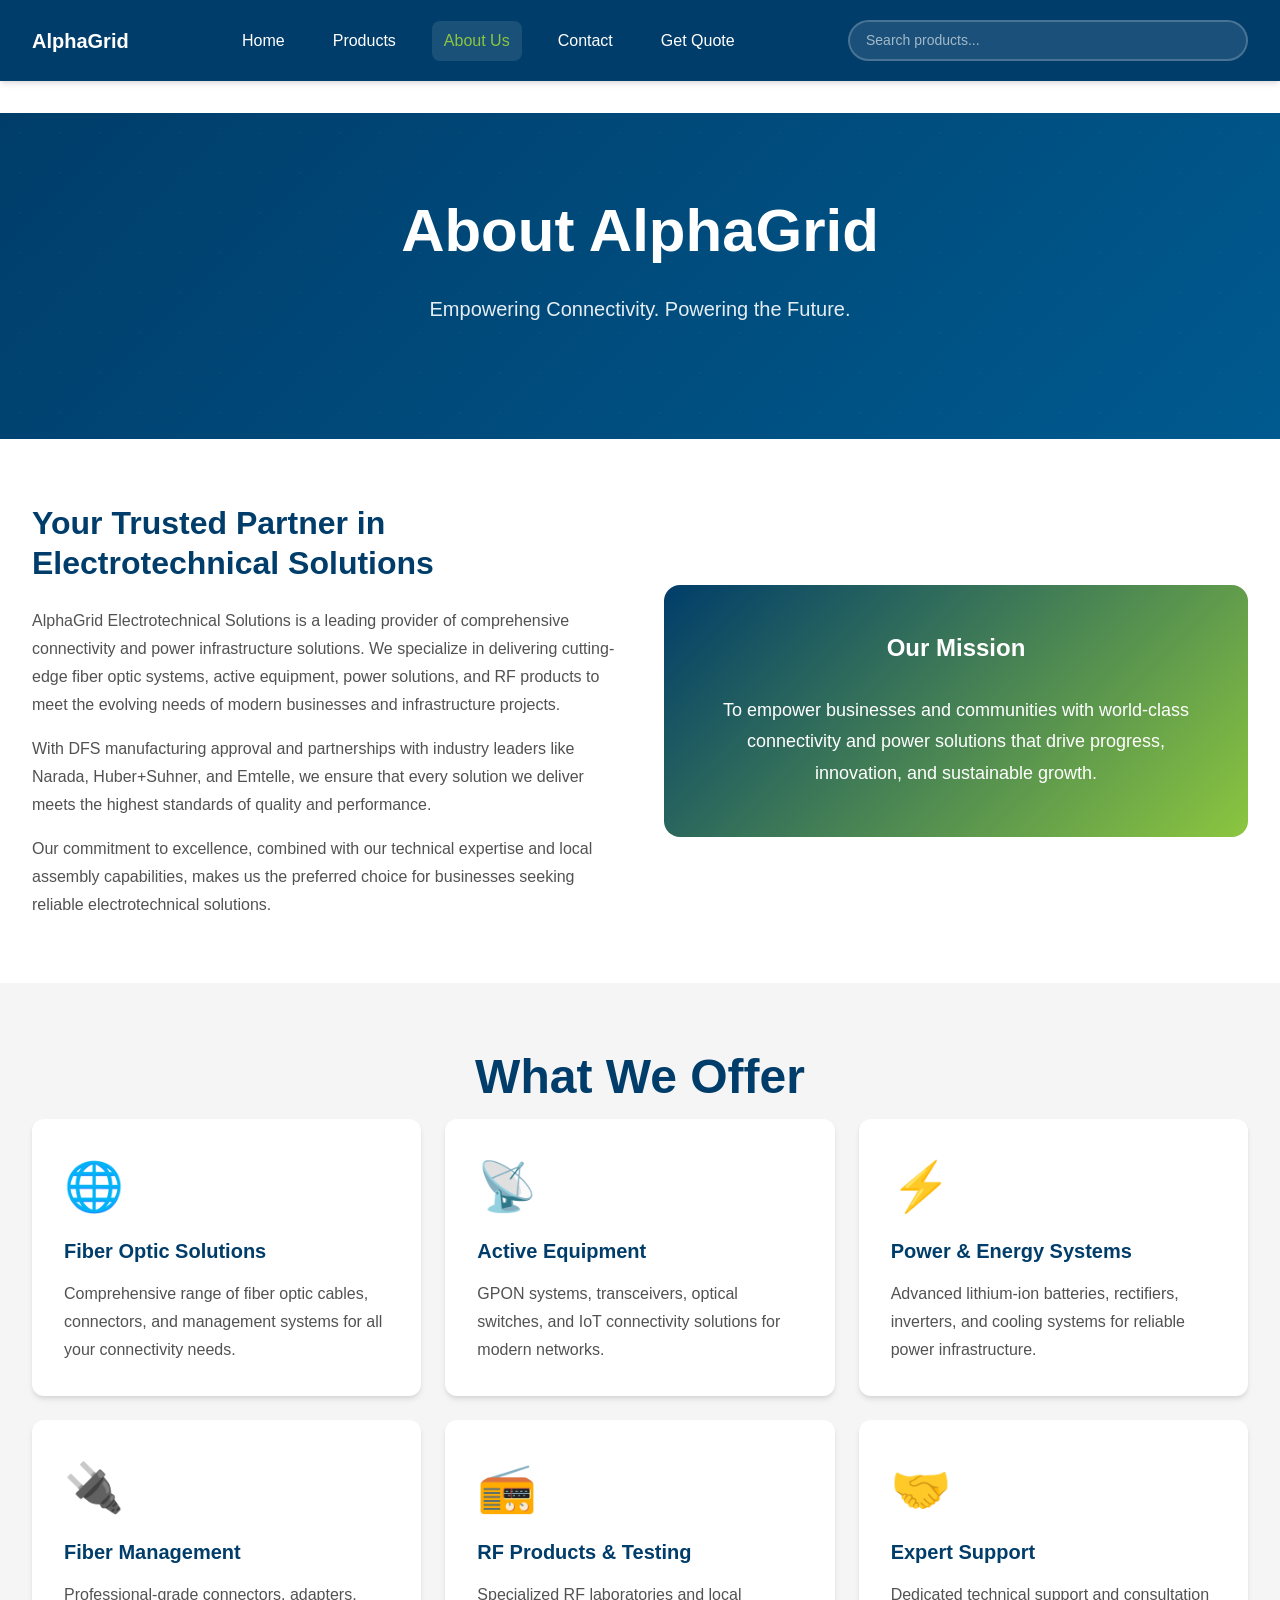
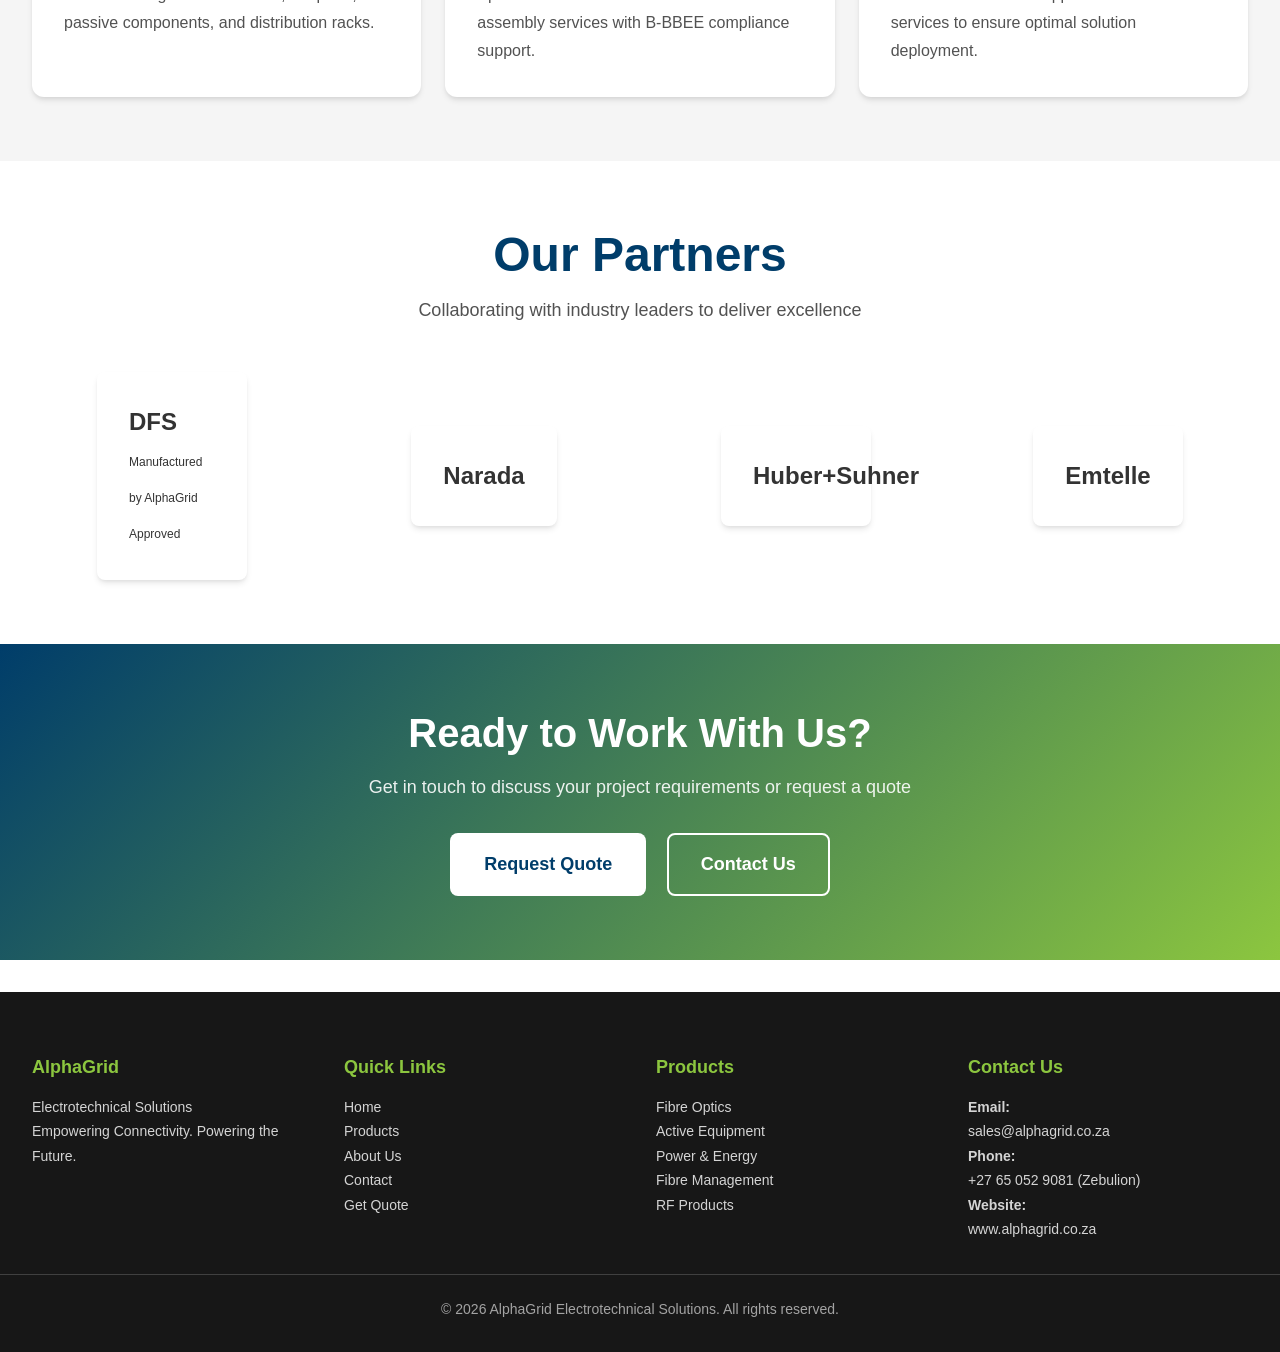
==== about.html @ b929cbf4 "Initial commit: AlphaGrid Electrotechnical Solutions website" ====
<!DOCTYPE html>
<html lang="en">
<head>
  <meta charset="UTF-8">
  <meta name="viewport" content="width=device-width, initial-scale=1.0">
  <meta name="description" content="Learn about AlphaGrid Electrotechnical Solutions - your trusted partner in connectivity and power infrastructure.">
  <title>About Us | AlphaGrid Electrotechnical Solutions</title>
  
  <!-- Favicon -->
  <link rel="icon" type="image/png" href="assets/images/favicon.png">
  
  <!-- Stylesheets -->
  <link rel="stylesheet" href="assets/css/variables.css">
  <link rel="stylesheet" href="assets/css/reset.css">
  <link rel="stylesheet" href="assets/css/layout.css">
  <link rel="stylesheet" href="assets/css/components.css">
  <link rel="stylesheet" href="assets/css/responsive.css">
  <link rel="stylesheet" href="assets/css/animations.css">
</head>
<body>
  <!-- Header -->
  <header class="header">
    <div class="container header-container">
      <a href="index.html" class="logo">
        <img src="assets/images/logo.png" alt="AlphaGrid Logo" onerror="this.style.display='none'; this.nextElementSibling.style.display='inline';">
        <span>AlphaGrid</span>
      </a>
      
      <!-- Desktop Navigation -->
      <nav class="nav">
        <a href="index.html" class="nav-link">Home</a>
        <a href="products.html" class="nav-link">Products</a>
        <a href="about.html" class="nav-link">About Us</a>
        <a href="contact.html" class="nav-link">Contact</a>
        <a href="quote.html" class="nav-link">Get Quote</a>
      </nav>
      
      <!-- Search (Desktop) -->
      <div class="search-container">
        <input type="text" id="search-input" class="search-input" placeholder="Search products...">
        <div id="search-results"></div>
      </div>
      
      <!-- Mobile Menu Button -->
      <button class="mobile-menu-btn" aria-label="Toggle menu">
        <span></span>
        <span></span>
        <span></span>
      </button>
    </div>
    
    <!-- Mobile Navigation -->
    <nav class="mobile-nav">
      <a href="index.html" class="mobile-nav-link">Home</a>
      <a href="products.html" class="mobile-nav-link">Products</a>
      <a href="about.html" class="mobile-nav-link">About Us</a>
      <a href="contact.html" class="mobile-nav-link">Contact</a>
      <a href="quote.html" class="mobile-nav-link">Get Quote</a>
    </nav>
  </header>
  
  <!-- Main Content -->
  <main class="main">
    <!-- Page Header -->
    <section class="hero" style="padding: 5rem 0;">
      <div class="container hero-content">
        <h1 class="hero-title fade-in">About AlphaGrid</h1>
        <p class="hero-subtitle fade-in">
          Empowering Connectivity. Powering the Future.
        </p>
      </div>
    </section>
    
    <!-- About Content -->
    <section class="section">
      <div class="container">
        <div class="grid grid-cols-1 grid-cols-md-2" style="gap: 3rem; align-items: center;">
          <div class="fade-in-up">
            <h2 style="font-size: 2rem; color: var(--color-primary); margin-bottom: 1.5rem;">
              Your Trusted Partner in Electrotechnical Solutions
            </h2>
            <p style="color: var(--color-gray-600); line-height: 1.75; margin-bottom: 1rem;">
              AlphaGrid Electrotechnical Solutions is a leading provider of comprehensive connectivity 
              and power infrastructure solutions. We specialize in delivering cutting-edge fiber optic 
              systems, active equipment, power solutions, and RF products to meet the evolving needs 
              of modern businesses and infrastructure projects.
            </p>
            <p style="color: var(--color-gray-600); line-height: 1.75; margin-bottom: 1rem;">
              With DFS manufacturing approval and partnerships with industry leaders like Narada, 
              Huber+Suhner, and Emtelle, we ensure that every solution we deliver meets the highest 
              standards of quality and performance.
            </p>
            <p style="color: var(--color-gray-600); line-height: 1.75;">
              Our commitment to excellence, combined with our technical expertise and local assembly 
              capabilities, makes us the preferred choice for businesses seeking reliable electrotechnical solutions.
            </p>
          </div>
          <div class="fade-in-up">
            <div style="background: linear-gradient(135deg, var(--color-primary) 0%, var(--color-accent) 100%); 
                        padding: 3rem; border-radius: 1rem; color: white; text-align: center;">
              <h3 style="color: white; font-size: 1.5rem; margin-bottom: 2rem;">Our Mission</h3>
              <p style="font-size: 1.125rem; line-height: 1.75;">
                To empower businesses and communities with world-class connectivity and power solutions 
                that drive progress, innovation, and sustainable growth.
              </p>
            </div>
          </div>
        </div>
      </div>
    </section>
    
    <!-- What We Offer -->
    <section class="section" style="background-color: var(--color-gray-100);">
      <div class="container">
        <h2 class="section-title">What We Offer</h2>
        <div class="grid grid-cols-1 grid-cols-md-2 grid-cols-lg-3">
          <div class="fade-in-up" style="background: white; padding: 2rem; border-radius: 0.75rem; box-shadow: var(--shadow-md);">
            <div style="font-size: 3rem; margin-bottom: 1rem;">🌐</div>
            <h3 style="color: var(--color-primary); font-size: 1.25rem; margin-bottom: 1rem;">Fiber Optic Solutions</h3>
            <p style="color: var(--color-gray-600); line-height: 1.75;">
              Comprehensive range of fiber optic cables, connectors, and management systems for all your connectivity needs.
            </p>
          </div>
          
          <div class="fade-in-up" style="background: white; padding: 2rem; border-radius: 0.75rem; box-shadow: var(--shadow-md);">
            <div style="font-size: 3rem; margin-bottom: 1rem;">📡</div>
            <h3 style="color: var(--color-primary); font-size: 1.25rem; margin-bottom: 1rem;">Active Equipment</h3>
            <p style="color: var(--color-gray-600); line-height: 1.75;">
              GPON systems, transceivers, optical switches, and IoT connectivity solutions for modern networks.
            </p>
          </div>
          
          <div class="fade-in-up" style="background: white; padding: 2rem; border-radius: 0.75rem; box-shadow: var(--shadow-md);">
            <div style="font-size: 3rem; margin-bottom: 1rem;">⚡</div>
            <h3 style="color: var(--color-primary); font-size: 1.25rem; margin-bottom: 1rem;">Power & Energy Systems</h3>
            <p style="color: var(--color-gray-600); line-height: 1.75;">
              Advanced lithium-ion batteries, rectifiers, inverters, and cooling systems for reliable power infrastructure.
            </p>
          </div>
          
          <div class="fade-in-up" style="background: white; padding: 2rem; border-radius: 0.75rem; box-shadow: var(--shadow-md);">
            <div style="font-size: 3rem; margin-bottom: 1rem;">🔌</div>
            <h3 style="color: var(--color-primary); font-size: 1.25rem; margin-bottom: 1rem;">Fiber Management</h3>
            <p style="color: var(--color-gray-600); line-height: 1.75;">
              Professional-grade connectors, adapters, passive components, and distribution racks.
            </p>
          </div>
          
          <div class="fade-in-up" style="background: white; padding: 2rem; border-radius: 0.75rem; box-shadow: var(--shadow-md);">
            <div style="font-size: 3rem; margin-bottom: 1rem;">📻</div>
            <h3 style="color: var(--color-primary); font-size: 1.25rem; margin-bottom: 1rem;">RF Products & Testing</h3>
            <p style="color: var(--color-gray-600); line-height: 1.75;">
              Specialized RF laboratories and local assembly services with B-BBEE compliance support.
            </p>
          </div>
          
          <div class="fade-in-up" style="background: white; padding: 2rem; border-radius: 0.75rem; box-shadow: var(--shadow-md);">
            <div style="font-size: 3rem; margin-bottom: 1rem;">🤝</div>
            <h3 style="color: var(--color-primary); font-size: 1.25rem; margin-bottom: 1rem;">Expert Support</h3>
            <p style="color: var(--color-gray-600); line-height: 1.75;">
              Dedicated technical support and consultation services to ensure optimal solution deployment.
            </p>
          </div>
        </div>
      </div>
    </section>
    
    <!-- Partners -->
    <section class="section">
      <div class="container">
        <h2 class="section-title">Our Partners</h2>
        <p class="section-subtitle">
          Collaborating with industry leaders to deliver excellence
        </p>
        <div class="partners-grid">
          <div class="partner-logo fade-in-up">
            <div style="padding: 2rem; background: white; border-radius: 0.5rem; font-weight: bold; 
                        color: var(--color-primary); font-size: 1.5rem; box-shadow: var(--shadow-md);">
              DFS<br><span style="font-size: 0.75rem; font-weight: normal;">Manufactured by AlphaGrid Approved</span>
            </div>
          </div>
          <div class="partner-logo fade-in-up">
            <div style="padding: 2rem; background: white; border-radius: 0.5rem; font-weight: bold; 
                        color: var(--color-primary); font-size: 1.5rem; box-shadow: var(--shadow-md);">
              Narada
            </div>
          </div>
          <div class="partner-logo fade-in-up">
            <div style="padding: 2rem; background: white; border-radius: 0.5rem; font-weight: bold; 
                        color: var(--color-primary); font-size: 1.5rem; box-shadow: var(--shadow-md);">
              Huber+Suhner
            </div>
          </div>
          <div class="partner-logo fade-in-up">
            <div style="padding: 2rem; background: white; border-radius: 0.5rem; font-weight: bold; 
                        color: var(--color-primary); font-size: 1.5rem; box-shadow: var(--shadow-md);">
              Emtelle
            </div>
          </div>
        </div>
      </div>
    </section>
    
    <!-- CTA -->
    <section class="section" style="background: linear-gradient(135deg, var(--color-primary) 0%, var(--color-accent) 100%); 
                                       color: white;">
      <div class="container" style="text-align: center;">
        <h2 style="font-size: 2.5rem; color: white; margin-bottom: 1rem;">Ready to Work With Us?</h2>
        <p style="font-size: 1.125rem; margin-bottom: 2rem; opacity: 0.9;">
          Get in touch to discuss your project requirements or request a quote
        </p>
        <a href="quote.html" class="btn btn-lg" style="background: white; color: var(--color-primary);">Request Quote</a>
        <a href="contact.html" class="btn btn-outline btn-lg" style="margin-left: 1rem; color: white; border-color: white;">Contact Us</a>
      </div>
    </section>
  </main>
  
  <!-- Footer -->
  <footer class="footer">
    <div class="container footer-content">
      <div class="footer-section">
        <h3>AlphaGrid</h3>
        <p>
          Electrotechnical Solutions<br>
          Empowering Connectivity. Powering the Future.
        </p>
      </div>
      
      <div class="footer-section">
        <h3>Quick Links</h3>
        <p><a href="index.html">Home</a></p>
        <p><a href="products.html">Products</a></p>
        <p><a href="about.html">About Us</a></p>
        <p><a href="contact.html">Contact</a></p>
        <p><a href="quote.html">Get Quote</a></p>
      </div>
      
      <div class="footer-section">
        <h3>Products</h3>
        <p><a href="products.html">Fibre Optics</a></p>
        <p><a href="products.html">Active Equipment</a></p>
        <p><a href="products.html">Power & Energy</a></p>
        <p><a href="products.html">Fibre Management</a></p>
        <p><a href="products.html">RF Products</a></p>
      </div>
      
      <div class="footer-section">
        <h3>Contact Us</h3>
        <p>
          <strong>Email:</strong><br>
          <a href="mailto:sales@alphagrid.co.za">sales@alphagrid.co.za</a>
        </p>
        <p>
          <strong>Phone:</strong><br>
          <a href="tel:+27650529081">+27 65 052 9081</a> (Zebulion)
        </p>
        <p>
          <strong>Website:</strong><br>
          <a href="https://www.alphagrid.co.za">www.alphagrid.co.za</a>
        </p>
      </div>
    </div>
    
    <div class="container footer-bottom">
      <p>&copy; 2026 AlphaGrid Electrotechnical Solutions. All rights reserved.</p>
    </div>
  </footer>
  
  <!-- JavaScript -->
  <script src="assets/js/utils.js"></script>
  <script src="assets/js/navigation.js"></script>
  <script src="assets/js/animations.js"></script>
  <script src="assets/js/products.js"></script>
  <script src="assets/js/search.js"></script>
</body>
</html>
---- assets/css/variables.css ----
/* CSS Custom Properties - AlphaGrid Brand Colors and Design System */

:root {
  /* Brand Colors */
  --color-primary: #003D6A;        /* Deep Blue */
  --color-accent: #8CC63F;         /* Vibrant Green */
  --color-white: #FFFFFF;
  --color-black: #000000;
  --color-gray-100: #F5F5F5;
  --color-gray-200: #E5E5E5;
  --color-gray-300: #D4D4D4;
  --color-gray-400: #A3A3A3;
  --color-gray-500: #737373;
  --color-gray-600: #525252;
  --color-gray-700: #404040;
  --color-gray-800: #262626;
  --color-gray-900: #171717;

  /* Semantic Colors */
  --color-success: #22C55E;
  --color-warning: #F59E0B;
  --color-error: #EF4444;
  --color-info: #3B82F6;

  /* Typography */
  --font-primary: 'Segoe UI', 'Roboto', -apple-system, BlinkMacSystemFont, sans-serif;
  --font-heading: 'Arial', 'Helvetica Neue', sans-serif;
  
  /* Font Sizes */
  --text-xs: 0.75rem;      /* 12px */
  --text-sm: 0.875rem;     /* 14px */
  --text-base: 1rem;       /* 16px */
  --text-lg: 1.125rem;     /* 18px */
  --text-xl: 1.25rem;      /* 20px */
  --text-2xl: 1.5rem;      /* 24px */
  --text-3xl: 1.875rem;    /* 30px */
  --text-4xl: 2.25rem;     /* 36px */
  --text-5xl: 3rem;        /* 48px */
  --text-6xl: 3.75rem;     /* 60px */

  /* Font Weights */
  --font-normal: 400;
  --font-medium: 500;
  --font-semibold: 600;
  --font-bold: 700;

  /* Line Heights */
  --leading-tight: 1.25;
  --leading-normal: 1.5;
  --leading-relaxed: 1.75;

  /* Spacing Scale */
  --space-1: 0.25rem;    /* 4px */
  --space-2: 0.5rem;     /* 8px */
  --space-3: 0.75rem;    /* 12px */
  --space-4: 1rem;       /* 16px */
  --space-5: 1.25rem;    /* 20px */
  --space-6: 1.5rem;     /* 24px */
  --space-8: 2rem;       /* 32px */
  --space-10: 2.5rem;    /* 40px */
  --space-12: 3rem;      /* 48px */
  --space-16: 4rem;      /* 64px */
  --space-20: 5rem;      /* 80px */
  --space-24: 6rem;      /* 96px */

  /* Border Radius */
  --radius-sm: 0.25rem;   /* 4px */
  --radius-md: 0.5rem;    /* 8px */
  --radius-lg: 0.75rem;   /* 12px */
  --radius-xl: 1rem;      /* 16px */
  --radius-full: 9999px;

  /* Shadows */
  --shadow-sm: 0 1px 2px 0 rgba(0, 0, 0, 0.05);
  --shadow-md: 0 4px 6px -1px rgba(0, 0, 0, 0.1), 0 2px 4px -1px rgba(0, 0, 0, 0.06);
  --shadow-lg: 0 10px 15px -3px rgba(0, 0, 0, 0.1), 0 4px 6px -2px rgba(0, 0, 0, 0.05);
  --shadow-xl: 0 20px 25px -5px rgba(0, 0, 0, 0.1), 0 10px 10px -5px rgba(0, 0, 0, 0.04);

  /* Transitions */
  --transition-fast: 150ms ease-in-out;
  --transition-base: 250ms ease-in-out;
  --transition-slow: 350ms ease-in-out;

  /* Container Widths */
  --container-sm: 640px;
  --container-md: 768px;
  --container-lg: 1024px;
  --container-xl: 1280px;
  --container-2xl: 1536px;

  /* Z-Index Scale */
  --z-dropdown: 1000;
  --z-sticky: 1020;
  --z-fixed: 1030;
  --z-modal-backdrop: 1040;
  --z-modal: 1050;
  --z-popover: 1060;
  --z-tooltip: 1070;
}
---- assets/css/layout.css ----
/* Layout Styles - Grid, Header, Footer, Navigation */

/* Container */
.container {
  width: 100%;
  max-width: var(--container-xl);
  margin: 0 auto;
  padding: 0 var(--space-4);
}

@media (min-width: 768px) {
  .container {
    padding: 0 var(--space-6);
  }
}

@media (min-width: 1024px) {
  .container {
    padding: 0 var(--space-8);
  }
}

/* Header */
.header {
  background-color: var(--color-primary);
  color: var(--color-white);
  padding: var(--space-4) 0;
  position: sticky;
  top: 0;
  z-index: var(--z-sticky);
  box-shadow: var(--shadow-md);
}

.header-container {
  display: flex;
  justify-content: space-between;
  align-items: center;
  gap: var(--space-4);
}

.logo {
  display: flex;
  align-items: center;
  gap: var(--space-3);
  font-size: var(--text-xl);
  font-weight: var(--font-bold);
  color: var(--color-white);
}

.logo img {
  height: 50px;
  width: auto;
}

/* Navigation */
.nav {
  display: none;
}

@media (min-width: 768px) {
  .nav {
    display: flex;
    gap: var(--space-6);
  }
}

.nav-link {
  color: var(--color-white);
  font-weight: var(--font-medium);
  padding: var(--space-2) var(--space-3);
  border-radius: var(--radius-md);
  transition: background-color var(--transition-fast);
}

.nav-link:hover,
.nav-link.active {
  background-color: rgba(255, 255, 255, 0.1);
  color: var(--color-accent);
}

/* Mobile Menu Button */
.mobile-menu-btn {
  display: flex;
  flex-direction: column;
  gap: 4px;
  padding: var(--space-2);
  background: none;
  border: none;
  cursor: pointer;
}

@media (min-width: 768px) {
  .mobile-menu-btn {
    display: none;
  }
}

.mobile-menu-btn span {
  display: block;
  width: 24px;
  height: 3px;
  background-color: var(--color-white);
  border-radius: var(--radius-full);
  transition: all var(--transition-base);
}

.mobile-menu-btn.active span:nth-child(1) {
  transform: rotate(45deg) translate(6px, 6px);
}

.mobile-menu-btn.active span:nth-child(2) {
  opacity: 0;
}

.mobile-menu-btn.active span:nth-child(3) {
  transform: rotate(-45deg) translate(6px, -6px);
}

/* Mobile Navigation */
.mobile-nav {
  display: none;
  position: fixed;
  top: 82px;
  left: 0;
  right: 0;
  background-color: var(--color-primary);
  padding: var(--space-6) var(--space-4);
  box-shadow: var(--shadow-lg);
  z-index: var(--z-dropdown);
}

.mobile-nav.active {
  display: block;
}

@media (min-width: 768px) {
  .mobile-nav {
    display: none !important;
  }
}

.mobile-nav-link {
  display: block;
  color: var(--color-white);
  font-weight: var(--font-medium);
  padding: var(--space-4);
  border-bottom: 1px solid rgba(255, 255, 255, 0.1);
  transition: background-color var(--transition-fast);
}

.mobile-nav-link:hover,
.mobile-nav-link.active {
  background-color: rgba(255, 255, 255, 0.1);
  color: var(--color-accent);
}

/* Search Bar */
.search-container {
  position: relative;
  display: none;
}

@media (min-width: 1024px) {
  .search-container {
    display: block;
    flex: 1;
    max-width: 400px;
  }
}

.search-input {
  width: 100%;
  padding: var(--space-2) var(--space-4);
  padding-right: var(--space-10);
  border: 2px solid rgba(255, 255, 255, 0.2);
  border-radius: var(--radius-full);
  background-color: rgba(255, 255, 255, 0.1);
  color: var(--color-white);
  font-size: var(--text-sm);
  transition: all var(--transition-fast);
}

.search-input::placeholder {
  color: rgba(255, 255, 255, 0.6);
}

.search-input:focus {
  background-color: var(--color-white);
  color: var(--color-gray-800);
  outline: none;
  border-color: var(--color-accent);
}

.search-input:focus::placeholder {
  color: var(--color-gray-400);
}

/* Footer */
.footer {
  background-color: var(--color-gray-900);
  color: var(--color-white);
  padding: var(--space-16) 0 var(--space-8);
  margin-top: auto;
}

.footer-content {
  display: grid;
  grid-template-columns: 1fr;
  gap: var(--space-8);
}

@media (min-width: 768px) {
  .footer-content {
    grid-template-columns: repeat(2, 1fr);
  }
}

@media (min-width: 1024px) {
  .footer-content {
    grid-template-columns: repeat(4, 1fr);
  }
}

.footer-section h3 {
  color: var(--color-accent);
  font-size: var(--text-lg);
  margin-bottom: var(--space-4);
}

.footer-section p,
.footer-section a {
  color: var(--color-gray-300);
  font-size: var(--text-sm);
  line-height: var(--leading-relaxed);
}

.footer-section a:hover {
  color: var(--color-accent);
}

.footer-bottom {
  margin-top: var(--space-8);
  padding-top: var(--space-6);
  border-top: 1px solid var(--color-gray-700);
  text-align: center;
  color: var(--color-gray-400);
  font-size: var(--text-sm);
}

/* Main Content Area */
.main {
  min-height: calc(100vh - 82px - 400px);
  padding: var(--space-8) 0;
}

/* Grid System */
.grid {
  display: grid;
  gap: var(--space-6);
}

.grid-cols-1 {
  grid-template-columns: 1fr;
}

@media (min-width: 640px) {
  .grid-cols-sm-2 {
    grid-template-columns: repeat(2, 1fr);
  }
}

@media (min-width: 768px) {
  .grid-cols-md-2 {
    grid-template-columns: repeat(2, 1fr);
  }
  
  .grid-cols-md-3 {
    grid-template-columns: repeat(3, 1fr);
  }
}

@media (min-width: 1024px) {
  .grid-cols-lg-3 {
    grid-template-columns: repeat(3, 1fr);
  }
  
  .grid-cols-lg-4 {
    grid-template-columns: repeat(4, 1fr);
  }
}
---- assets/css/components.css ----
/* Reusable Component Styles - Buttons, Cards, Forms */

/* Buttons */
.btn {
  display: inline-flex;
  align-items: center;
  justify-content: center;
  gap: var(--space-2);
  padding: var(--space-3) var(--space-6);
  font-weight: var(--font-semibold);
  font-size: var(--text-base);
  border-radius: var(--radius-md);
  transition: all var(--transition-fast);
  cursor: pointer;
  border: 2px solid transparent;
  text-align: center;
}

.btn-primary {
  background-color: var(--color-primary);
  color: var(--color-white);
}

.btn-primary:hover {
  background-color: #002d4f;
  transform: translateY(-2px);
  box-shadow: var(--shadow-lg);
}

.btn-accent {
  background-color: var(--color-accent);
  color: var(--color-white);
}

.btn-accent:hover {
  background-color: #7ab82f;
  transform: translateY(-2px);
  box-shadow: var(--shadow-lg);
}

.btn-outline {
  background-color: transparent;
  border-color: var(--color-primary);
  color: var(--color-primary);
}

.btn-outline:hover {
  background-color: var(--color-primary);
  color: var(--color-white);
}

.btn-lg {
  padding: var(--space-4) var(--space-8);
  font-size: var(--text-lg);
}

.btn-sm {
  padding: var(--space-2) var(--space-4);
  font-size: var(--text-sm);
}

/* Product Cards */
.product-card {
  background-color: var(--color-white);
  border-radius: var(--radius-lg);
  box-shadow: var(--shadow-md);
  overflow: hidden;
  transition: all var(--transition-base);
  cursor: pointer;
  height: 100%;
  display: flex;
  flex-direction: column;
}

.product-card:hover {
  transform: translateY(-4px);
  box-shadow: var(--shadow-xl);
}

.product-card-image {
  width: 100%;
  height: 200px;
  object-fit: cover;
  background-color: var(--color-gray-100);
  display: flex;
  align-items: center;
  justify-content: center;
  color: var(--color-gray-400);
  font-size: var(--text-sm);
}

.product-card-content {
  padding: var(--space-5);
  flex: 1;
  display: flex;
  flex-direction: column;
}

.product-card-category {
  display: inline-block;
  padding: var(--space-1) var(--space-3);
  background-color: var(--color-accent);
  color: var(--color-white);
  font-size: var(--text-xs);
  font-weight: var(--font-semibold);
  border-radius: var(--radius-full);
  margin-bottom: var(--space-3);
  align-self: flex-start;
}

.product-card-title {
  font-size: var(--text-xl);
  font-weight: var(--font-bold);
  color: var(--color-primary);
  margin-bottom: var(--space-3);
}

.product-card-description {
  color: var(--color-gray-600);
  font-size: var(--text-sm);
  line-height: var(--leading-relaxed);
  margin-bottom: var(--space-4);
  flex: 1;
}

.product-card-partner {
  font-size: var(--text-xs);
  color: var(--color-gray-500);
  font-style: italic;
  margin-top: var(--space-2);
}

/* Forms */
.form-group {
  margin-bottom: var(--space-5);
}

.form-label {
  display: block;
  font-weight: var(--font-medium);
  color: var(--color-gray-700);
  margin-bottom: var(--space-2);
  font-size: var(--text-sm);
}

.form-label.required::after {
  content: " *";
  color: var(--color-error);
}

.form-input,
.form-textarea,
.form-select {
  width: 100%;
  padding: var(--space-3) var(--space-4);
  border: 2px solid var(--color-gray-300);
  border-radius: var(--radius-md);
  font-size: var(--text-base);
  transition: all var(--transition-fast);
  background-color: var(--color-white);
}

.form-input:focus,
.form-textarea:focus,
.form-select:focus {
  outline: none;
  border-color: var(--color-accent);
  box-shadow: 0 0 0 3px rgba(140, 198, 63, 0.1);
}

.form-input.error,
.form-textarea.error,
.form-select.error {
  border-color: var(--color-error);
}

.form-textarea {
  min-height: 120px;
  resize: vertical;
}

.form-error {
  color: var(--color-error);
  font-size: var(--text-sm);
  margin-top: var(--space-2);
  display: none;
}

.form-error.active {
  display: block;
}

/* Hero Section */
.hero {
  background: linear-gradient(135deg, var(--color-primary) 0%, #005a8f 100%);
  color: var(--color-white);
  padding: var(--space-20) 0;
  text-align: center;
  position: relative;
  overflow: hidden;
}

.hero::before {
  content: '';
  position: absolute;
  top: 0;
  left: 0;
  right: 0;
  bottom: 0;
  background-image: url('data:image/svg+xml,<svg width="40" height="40" xmlns="http://www.w3.org/2000/svg"><circle cx="20" cy="20" r="1" fill="rgba(255,255,255,0.1)"/></svg>');
  opacity: 0.3;
}

.hero-content {
  position: relative;
  z-index: 1;
  max-width: 800px;
  margin: 0 auto;
}

.hero-title {
  font-size: var(--text-4xl);
  font-weight: var(--font-bold);
  margin-bottom: var(--space-6);
  color: var(--color-white);
}

@media (min-width: 768px) {
  .hero-title {
    font-size: var(--text-5xl);
  }
}

.hero-subtitle {
  font-size: var(--text-lg);
  margin-bottom: var(--space-8);
  opacity: 0.9;
  line-height: var(--leading-relaxed);
}

@media (min-width: 768px) {
  .hero-subtitle {
    font-size: var(--text-xl);
  }
}

/* Section */
.section {
  padding: var(--space-16) 0;
}

.section-title {
  font-size: var(--text-3xl);
  font-weight: var(--font-bold);
  text-align: center;
  margin-bottom: var(--space-3);
  color: var(--color-primary);
}

@media (min-width: 768px) {
  .section-title {
    font-size: var(--text-4xl);
  }
}

.section-subtitle {
  text-align: center;
  color: var(--color-gray-600);
  font-size: var(--text-lg);
  margin-bottom: var(--space-12);
  max-width: 700px;
  margin-left: auto;
  margin-right: auto;
}

/* Filter Buttons */
.filter-container {
  display: flex;
  flex-wrap: wrap;
  gap: var(--space-3);
  justify-content: center;
  margin-bottom: var(--space-10);
}

.filter-btn {
  padding: var(--space-3) var(--space-5);
  border: 2px solid var(--color-gray-300);
  background-color: var(--color-white);
  color: var(--color-gray-700);
  border-radius: var(--radius-full);
  font-weight: var(--font-medium);
  transition: all var(--transition-fast);
  cursor: pointer;
}

.filter-btn:hover {
  border-color: var(--color-accent);
  color: var(--color-accent);
}

.filter-btn.active {
  background-color: var(--color-accent);
  border-color: var(--color-accent);
  color: var(--color-white);
}

/* Toast Notifications */
.toast {
  position: fixed;
  bottom: var(--space-6);
  right: var(--space-6);
  padding: var(--space-4) var(--space-6);
  border-radius: var(--radius-lg);
  box-shadow: var(--shadow-xl);
  font-weight: var(--font-medium);
  color: var(--color-white);
  transform: translateY(200%);
  opacity: 0;
  transition: all var(--transition-base);
  z-index: var(--z-tooltip);
  max-width: 400px;
}

.toast.show {
  transform: translateY(0);
  opacity: 1;
}

.toast.success {
  background-color: var(--color-success);
}

.toast.error {
  background-color: var(--color-error);
}

.toast.info {
  background-color: var(--color-info);
}

/* Modal */
.modal-overlay {
  display: none;
  position: fixed;
  top: 0;
  left: 0;
  right: 0;
  bottom: 0;
  background-color: rgba(0, 0, 0, 0.7);
  z-index: var(--z-modal-backdrop);
  align-items: center;
  justify-content: center;
  padding: var(--space-4);
}

.modal-overlay.active {
  display: flex;
}

.modal {
  background-color: var(--color-white);
  border-radius: var(--radius-xl);
  max-width: 600px;
  width: 100%;
  max-height: 90vh;
  overflow-y: auto;
  box-shadow: var(--shadow-xl);
  animation: modalSlideIn var(--transition-base);
}

@keyframes modalSlideIn {
  from {
    transform: scale(0.9);
    opacity: 0;
  }
  to {
    transform: scale(1);
    opacity: 1;
  }
}

.modal-header {
  padding: var(--space-6);
  border-bottom: 1px solid var(--color-gray-200);
  display: flex;
  justify-content: space-between;
  align-items: center;
}

.modal-title {
  font-size: var(--text-2xl);
  font-weight: var(--font-bold);
  color: var(--color-primary);
}

.modal-close {
  font-size: var(--text-3xl);
  color: var(--color-gray-400);
  cursor: pointer;
  line-height: 1;
  padding: var(--space-2);
  transition: color var(--transition-fast);
}

.modal-close:hover {
  color: var(--color-gray-700);
}

.modal-body {
  padding: var(--space-6);
}

/* Loading Spinner */
.loading {
  display: inline-block;
  width: 40px;
  height: 40px;
  border: 4px solid var(--color-gray-200);
  border-top-color: var(--color-accent);
  border-radius: 50%;
  animation: spin 1s linear infinite;
}

@keyframes spin {
  to {
    transform: rotate(360deg);
  }
}

.loading-container {
  display: flex;
  justify-content: center;
  align-items: center;
  padding: var(--space-20);
}

/* Partner Logos */
.partners-grid {
  display: grid;
  grid-template-columns: repeat(auto-fit, minmax(150px, 1fr));
  gap: var(--space-8);
  align-items: center;
  justify-items: center;
}

.partner-logo {
  filter: grayscale(100%);
  opacity: 0.6;
  transition: all var(--transition-base);
  max-width: 150px;
}

.partner-logo:hover {
  filter: grayscale(0%);
  opacity: 1;
  transform: scale(1.05);
}

/* Utility Classes */
.text-center {
  text-align: center;
}

.mt-4 {
  margin-top: var(--space-4);
}

.mb-4 {
  margin-bottom: var(--space-4);
}

.hidden {
  display: none !important;
}
---- assets/css/responsive.css ----
/* Responsive Design - Mobile, Tablet, Desktop Breakpoints */

/* Mobile Small (< 375px) */
@media (max-width: 374px) {
  .hero-title {
    font-size: var(--text-3xl);
  }

  .section-title {
    font-size: var(--text-2xl);
  }

  .btn {
    width: 100%;
  }
}

/* Mobile (< 640px) */
@media (max-width: 639px) {
  .container {
    padding: 0 var(--space-4);
  }

  .hero {
    padding: var(--space-12) 0;
  }

  .section {
    padding: var(--space-10) 0;
  }

  .product-card-image {
    height: 180px;
  }

  .filter-container {
    gap: var(--space-2);
  }

  .filter-btn {
    padding: var(--space-2) var(--space-4);
    font-size: var(--text-sm);
  }

  .modal {
    max-width: 100%;
    border-radius: var(--radius-lg);
  }

  .footer-content {
    gap: var(--space-6);
  }
}

/* Tablet (640px - 1023px) */
@media (min-width: 640px) and (max-width: 1023px) {
  .hero-title {
    font-size: var(--text-4xl);
  }

  .product-card-image {
    height: 220px;
  }

  .grid-cols-sm-2 {
    grid-template-columns: repeat(2, 1fr);
  }
}

/* Tablet Landscape (768px+) */
@media (min-width: 768px) {
  .header {
    padding: var(--space-5) 0;
  }

  .nav {
    display: flex;
  }

  .mobile-menu-btn {
    display: none;
  }

  .hero {
    padding: var(--space-24) 0;
  }

  .product-card-image {
    height: 240px;
  }

  .form-row {
    display: grid;
    grid-template-columns: repeat(2, 1fr);
    gap: var(--space-5);
  }
}

/* Desktop (1024px+) */
@media (min-width: 1024px) {
  .hero-title {
    font-size: var(--text-6xl);
  }

  .section-title {
    font-size: var(--text-5xl);
  }

  .product-card-image {
    height: 260px;
  }

  .grid-cols-lg-3 {
    grid-template-columns: repeat(3, 1fr);
  }

  .grid-cols-lg-4 {
    grid-template-columns: repeat(4, 1fr);
  }

  .search-container {
    display: block;
  }
}

/* Large Desktop (1280px+) */
@media (min-width: 1280px) {
  .container {
    max-width: var(--container-xl);
  }

  .product-card-image {
    height: 280px;
  }
}

/* Extra Large Desktop (1536px+) */
@media (min-width: 1536px) {
  .container {
    max-width: var(--container-2xl);
  }
}

/* Print Styles */
@media print {
  .header,
  .footer,
  .mobile-menu-btn,
  .filter-container,
  .btn,
  .search-container {
    display: none !important;
  }

  body {
    font-size: 12pt;
    color: #000;
  }

  .product-card {
    page-break-inside: avoid;
    box-shadow: none;
    border: 1px solid #ccc;
  }
}

/* Reduced Motion */
@media (prefers-reduced-motion: reduce) {
  *,
  *::before,
  *::after {
    animation-duration: 0.01ms !important;
    animation-iteration-count: 1 !important;
    transition-duration: 0.01ms !important;
  }

  html {
    scroll-behavior: auto;
  }
}

/* Dark Mode Support (optional) */
@media (prefers-color-scheme: dark) {
  :root {
    --color-bg: #1a1a1a;
    --color-text: #f5f5f5;
  }

  /* Uncomment to enable dark mode */
  /*
  body {
    background-color: var(--color-bg);
    color: var(--color-text);
  }

  .product-card {
    background-color: #2a2a2a;
  }

  .form-input,
  .form-textarea,
  .form-select {
    background-color: #2a2a2a;
    border-color: #444;
    color: var(--color-text);
  }
  */
}

/* High Contrast Mode */
@media (prefers-contrast: high) {
  .btn {
    border-width: 3px;
  }

  .product-card {
    border: 2px solid var(--color-gray-400);
  }
}
---- assets/css/animations.css ----
/* Animations and Transitions */

/* Fade In Animation */
.fade-in {
  animation: fadeIn var(--transition-slow) ease-in;
}

@keyframes fadeIn {
  from {
    opacity: 0;
  }
  to {
    opacity: 1;
  }
}

/* Slide Up Animation */
.slide-up {
  animation: slideUp var(--transition-base) ease-out;
}

@keyframes slideUp {
  from {
    opacity: 0;
    transform: translateY(30px);
  }
  to {
    opacity: 1;
    transform: translateY(0);
  }
}

/* Slide In From Left */
.slide-in-left {
  animation: slideInLeft var(--transition-base) ease-out;
}

@keyframes slideInLeft {
  from {
    opacity: 0;
    transform: translateX(-30px);
  }
  to {
    opacity: 1;
    transform: translateX(0);
  }
}

/* Slide In From Right */
.slide-in-right {
  animation: slideInRight var(--transition-base) ease-out;
}

@keyframes slideInRight {
  from {
    opacity: 0;
    transform: translateX(30px);
  }
  to {
    opacity: 1;
    transform: translateX(0);
  }
}

/* Scale In Animation */
.scale-in {
  animation: scaleIn var(--transition-base) ease-out;
}

@keyframes scaleIn {
  from {
    opacity: 0;
    transform: scale(0.95);
  }
  to {
    opacity: 1;
    transform: scale(1);
  }
}

/* Pulse Animation */
.pulse {
  animation: pulse 2s cubic-bezier(0.4, 0, 0.6, 1) infinite;
}

@keyframes pulse {
  0%, 100% {
    opacity: 1;
  }
  50% {
    opacity: 0.5;
  }
}

/* Bounce Animation */
.bounce {
  animation: bounce 1s infinite;
}

@keyframes bounce {
  0%, 100% {
    transform: translateY(0);
  }
  50% {
    transform: translateY(-10px);
  }
}

/* Scroll Reveal Animation */
.scroll-reveal {
  opacity: 0;
  transform: translateY(30px);
  transition: opacity 0.6s ease-out, transform 0.6s ease-out;
}

.scroll-reveal.revealed {
  opacity: 1;
  transform: translateY(0);
}

/* Stagger Animation Delays */
.stagger-1 {
  animation-delay: 0.1s;
}

.stagger-2 {
  animation-delay: 0.2s;
}

.stagger-3 {
  animation-delay: 0.3s;
}

.stagger-4 {
  animation-delay: 0.4s;
}

.stagger-5 {
  animation-delay: 0.5s;
}

/* Hover Animations */
.hover-grow {
  transition: transform var(--transition-fast);
}

.hover-grow:hover {
  transform: scale(1.05);
}

.hover-lift {
  transition: transform var(--transition-fast), box-shadow var(--transition-fast);
}

.hover-lift:hover {
  transform: translateY(-4px);
  box-shadow: var(--shadow-xl);
}

/* Shimmer Loading Effect */
.shimmer {
  background: linear-gradient(
    90deg,
    var(--color-gray-200) 0%,
    var(--color-gray-100) 50%,
    var(--color-gray-200) 100%
  );
  background-size: 200% 100%;
  animation: shimmer 1.5s infinite;
}

@keyframes shimmer {
  0% {
    background-position: 200% 0;
  }
  100% {
    background-position: -200% 0;
  }
}

/* Skeleton Loader */
.skeleton {
  background-color: var(--color-gray-200);
  border-radius: var(--radius-md);
  position: relative;
  overflow: hidden;
}

.skeleton::after {
  content: '';
  position: absolute;
  top: 0;
  left: 0;
  right: 0;
  bottom: 0;
  background: linear-gradient(
    90deg,
    transparent 0%,
    rgba(255, 255, 255, 0.6) 50%,
    transparent 100%
  );
  animation: skeletonWave 1.5s infinite;
}

@keyframes skeletonWave {
  0% {
    transform: translateX(-100%);
  }
  100% {
    transform: translateX(100%);
  }
}

/* Rotating Animation */
.rotate {
  animation: rotate 2s linear infinite;
}

@keyframes rotate {
  from {
    transform: rotate(0deg);
  }
  to {
    transform: rotate(360deg);
  }
}

/* Fade In Up on Scroll - Intersection Observer Compatible */
.fade-in-up {
  opacity: 0;
  transform: translateY(40px);
  transition: opacity 0.6s cubic-bezier(0.25, 0.46, 0.45, 0.94),
              transform 0.6s cubic-bezier(0.25, 0.46, 0.45, 0.94);
}

.fade-in-up.visible {
  opacity: 1;
  transform: translateY(0);
}

/* Image Lazy Load */
img[data-src] {
  opacity: 0;
  transition: opacity var(--transition-base);
}

img[data-src].loaded {
  opacity: 1;
}

/* Smooth Page Transitions */
.page-transition {
  animation: pageTransition var(--transition-base) ease-in-out;
}

@keyframes pageTransition {
  from {
    opacity: 0;
    transform: translateY(10px);
  }
  to {
    opacity: 1;
    transform: translateY(0);
  }
}
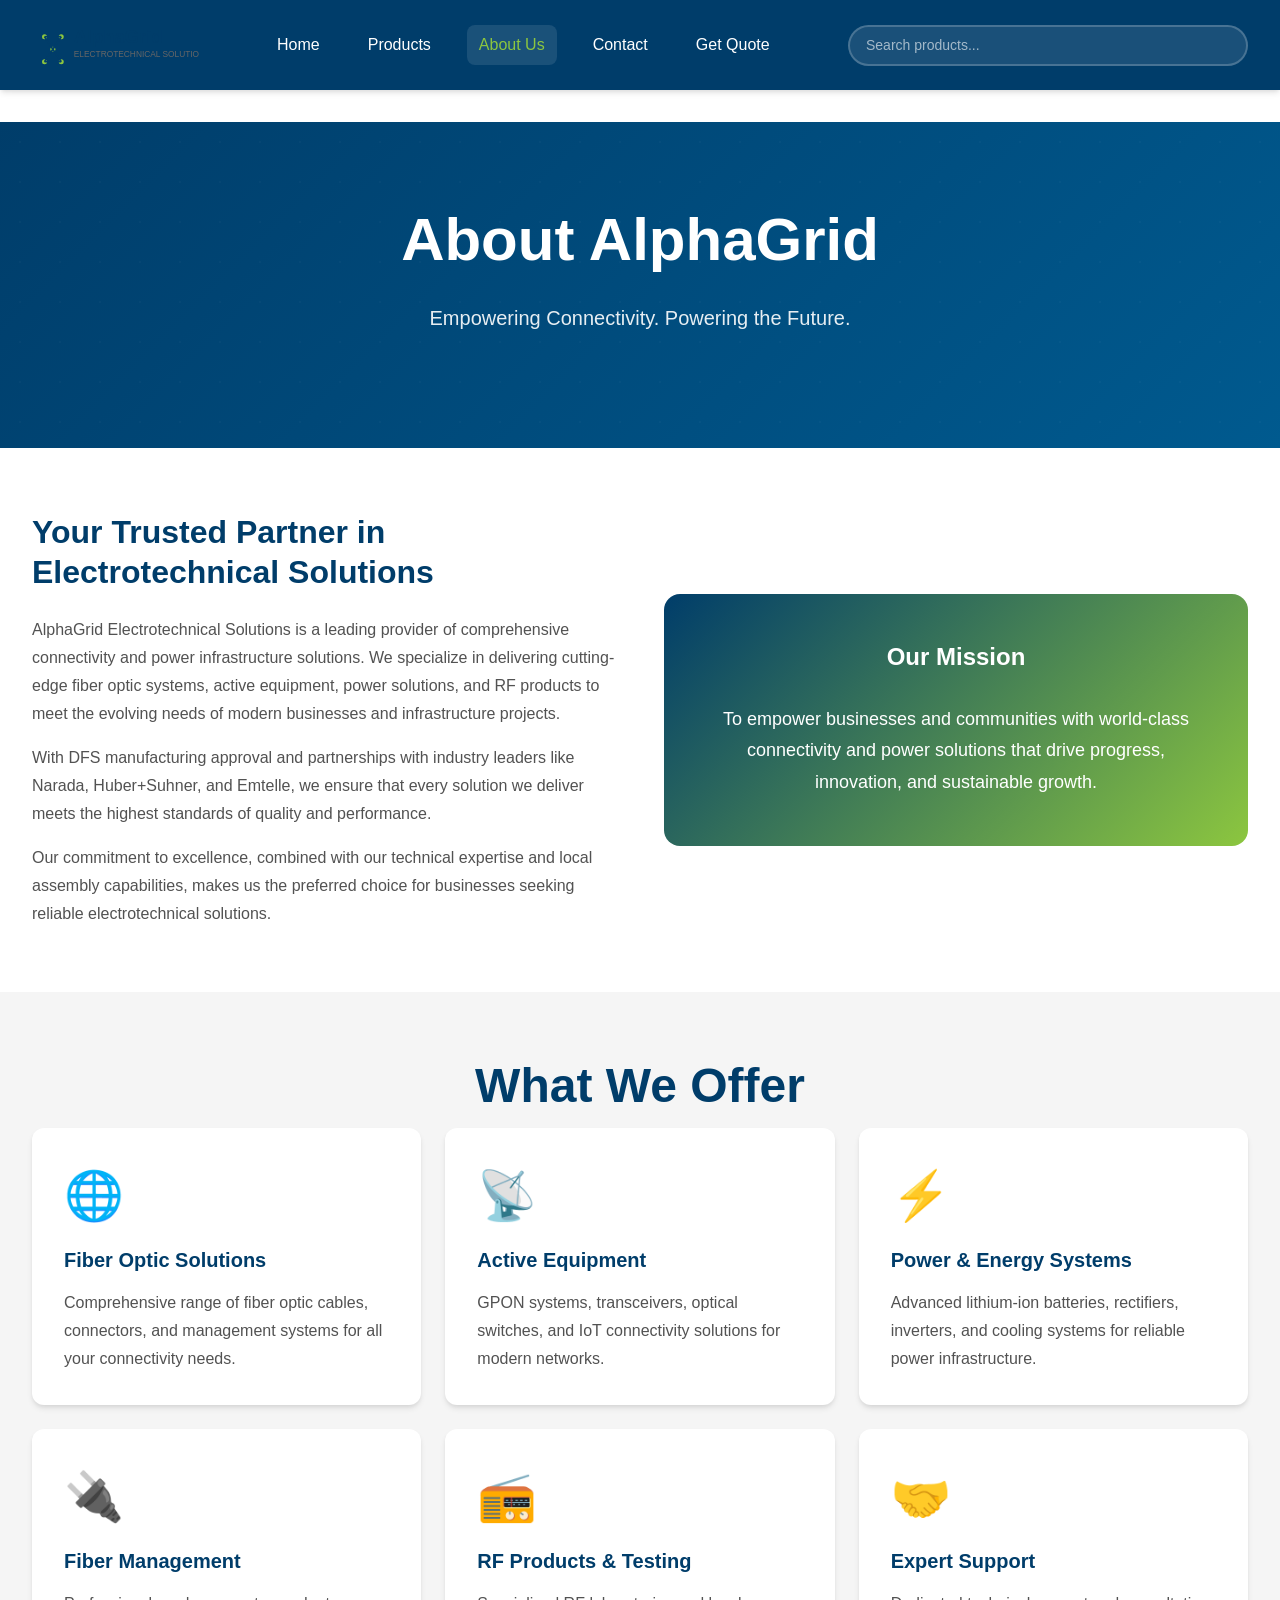
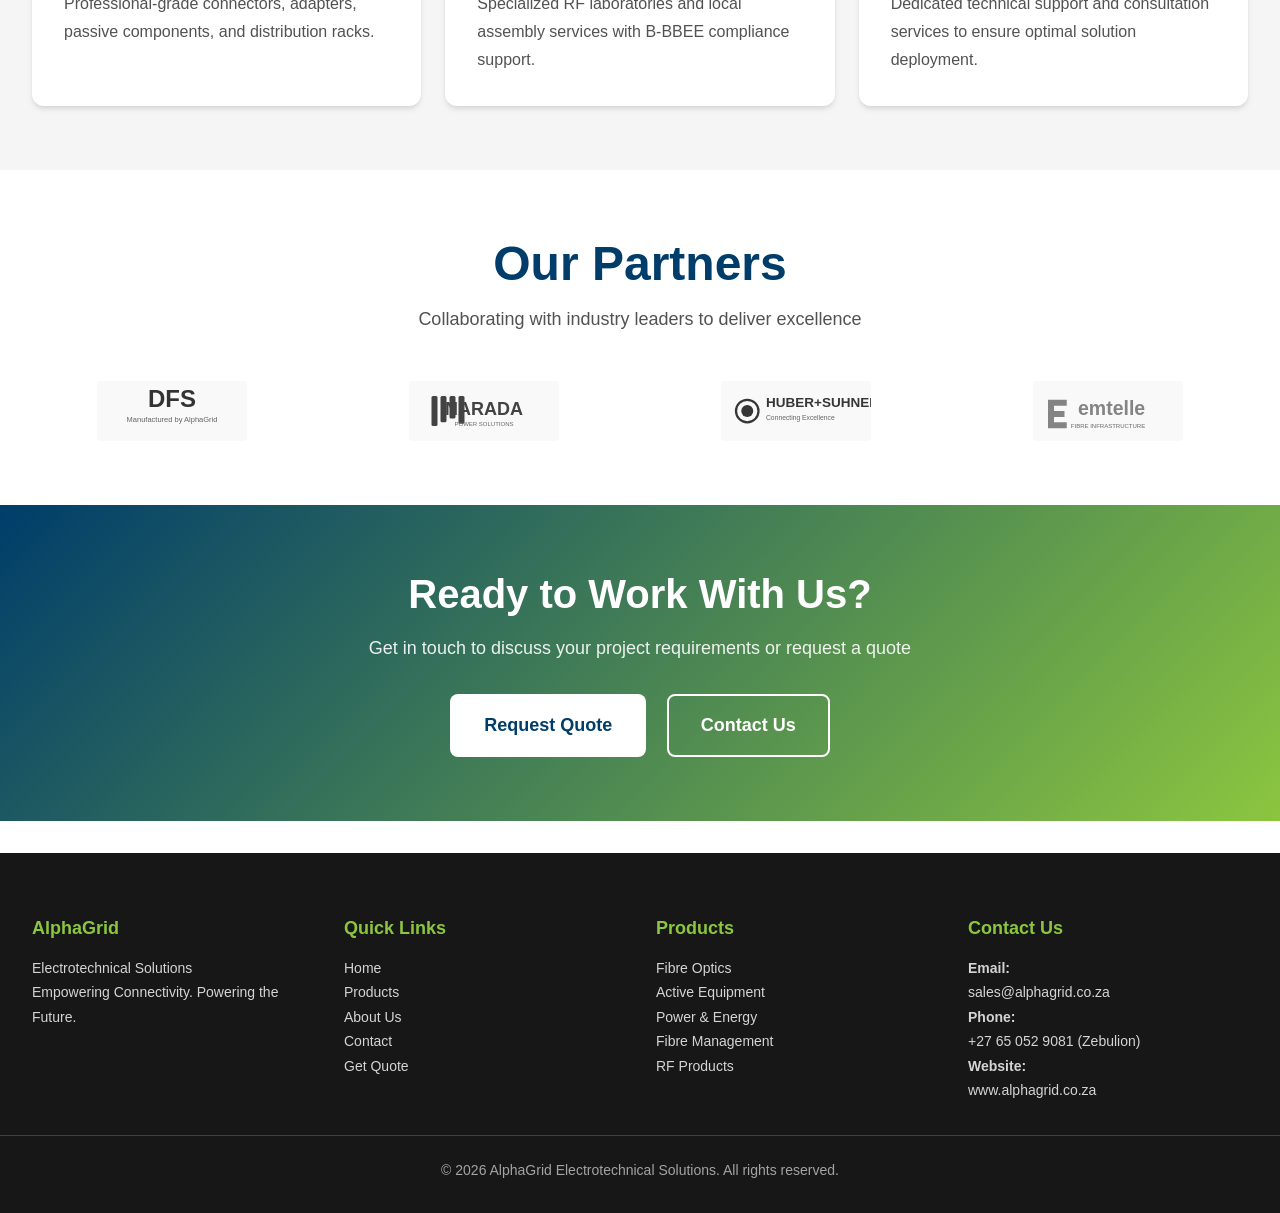
==== commit df46a5fd: "Add professional telecom images and branding - SVG logo, favicon, hero network background, product i" ====
--- a/about.html
+++ b/about.html
@@ -7,7 +7,7 @@
   <title>About Us | AlphaGrid Electrotechnical Solutions</title>
   
   <!-- Favicon -->
-  <link rel="icon" type="image/png" href="assets/images/favicon.png">
+  <link rel="icon" type="image/svg+xml" href="assets/images/favicon.svg">
   
   <!-- Stylesheets -->
   <link rel="stylesheet" href="assets/css/variables.css">
@@ -22,8 +22,7 @@
   <header class="header">
     <div class="container header-container">
       <a href="index.html" class="logo">
-        <img src="assets/images/logo.png" alt="AlphaGrid Logo" onerror="this.style.display='none'; this.nextElementSibling.style.display='inline';">
-        <span>AlphaGrid</span>
+        <img src="assets/images/logo.svg" alt="AlphaGrid Electrotechnical Solutions" width="200" height="60">
       </a>
       
       <!-- Desktop Navigation -->
@@ -174,28 +173,16 @@
         </p>
         <div class="partners-grid">
           <div class="partner-logo fade-in-up">
-            <div style="padding: 2rem; background: white; border-radius: 0.5rem; font-weight: bold; 
-                        color: var(--color-primary); font-size: 1.5rem; box-shadow: var(--shadow-md);">
-              DFS<br><span style="font-size: 0.75rem; font-weight: normal;">Manufactured by AlphaGrid Approved</span>
-            </div>
-          </div>
-          <div class="partner-logo fade-in-up">
-            <div style="padding: 2rem; background: white; border-radius: 0.5rem; font-weight: bold; 
-                        color: var(--color-primary); font-size: 1.5rem; box-shadow: var(--shadow-md);">
-              Narada
-            </div>
-          </div>
-          <div class="partner-logo fade-in-up">
-            <div style="padding: 2rem; background: white; border-radius: 0.5rem; font-weight: bold; 
-                        color: var(--color-primary); font-size: 1.5rem; box-shadow: var(--shadow-md);">
-              Huber+Suhner
-            </div>
-          </div>
-          <div class="partner-logo fade-in-up">
-            <div style="padding: 2rem; background: white; border-radius: 0.5rem; font-weight: bold; 
-                        color: var(--color-primary); font-size: 1.5rem; box-shadow: var(--shadow-md);">
-              Emtelle
-            </div>
+            <img src="assets/images/partners/dfs.svg" alt="DFS - Manufactured by AlphaGrid Approved" width="200" height="80" style="max-width: 100%; height: auto;">
+          </div>
+          <div class="partner-logo fade-in-up">
+            <img src="assets/images/partners/narada.svg" alt="Narada Power Solutions" width="200" height="80" style="max-width: 100%; height: auto;">
+          </div>
+          <div class="partner-logo fade-in-up">
+            <img src="assets/images/partners/huber-suhner.svg" alt="Huber+Suhner" width="200" height="80" style="max-width: 100%; height: auto;">
+          </div>
+          <div class="partner-logo fade-in-up">
+            <img src="assets/images/partners/emtelle.svg" alt="Emtelle Fibre Infrastructure" width="200" height="80" style="max-width: 100%; height: auto;">
           </div>
         </div>
       </div>
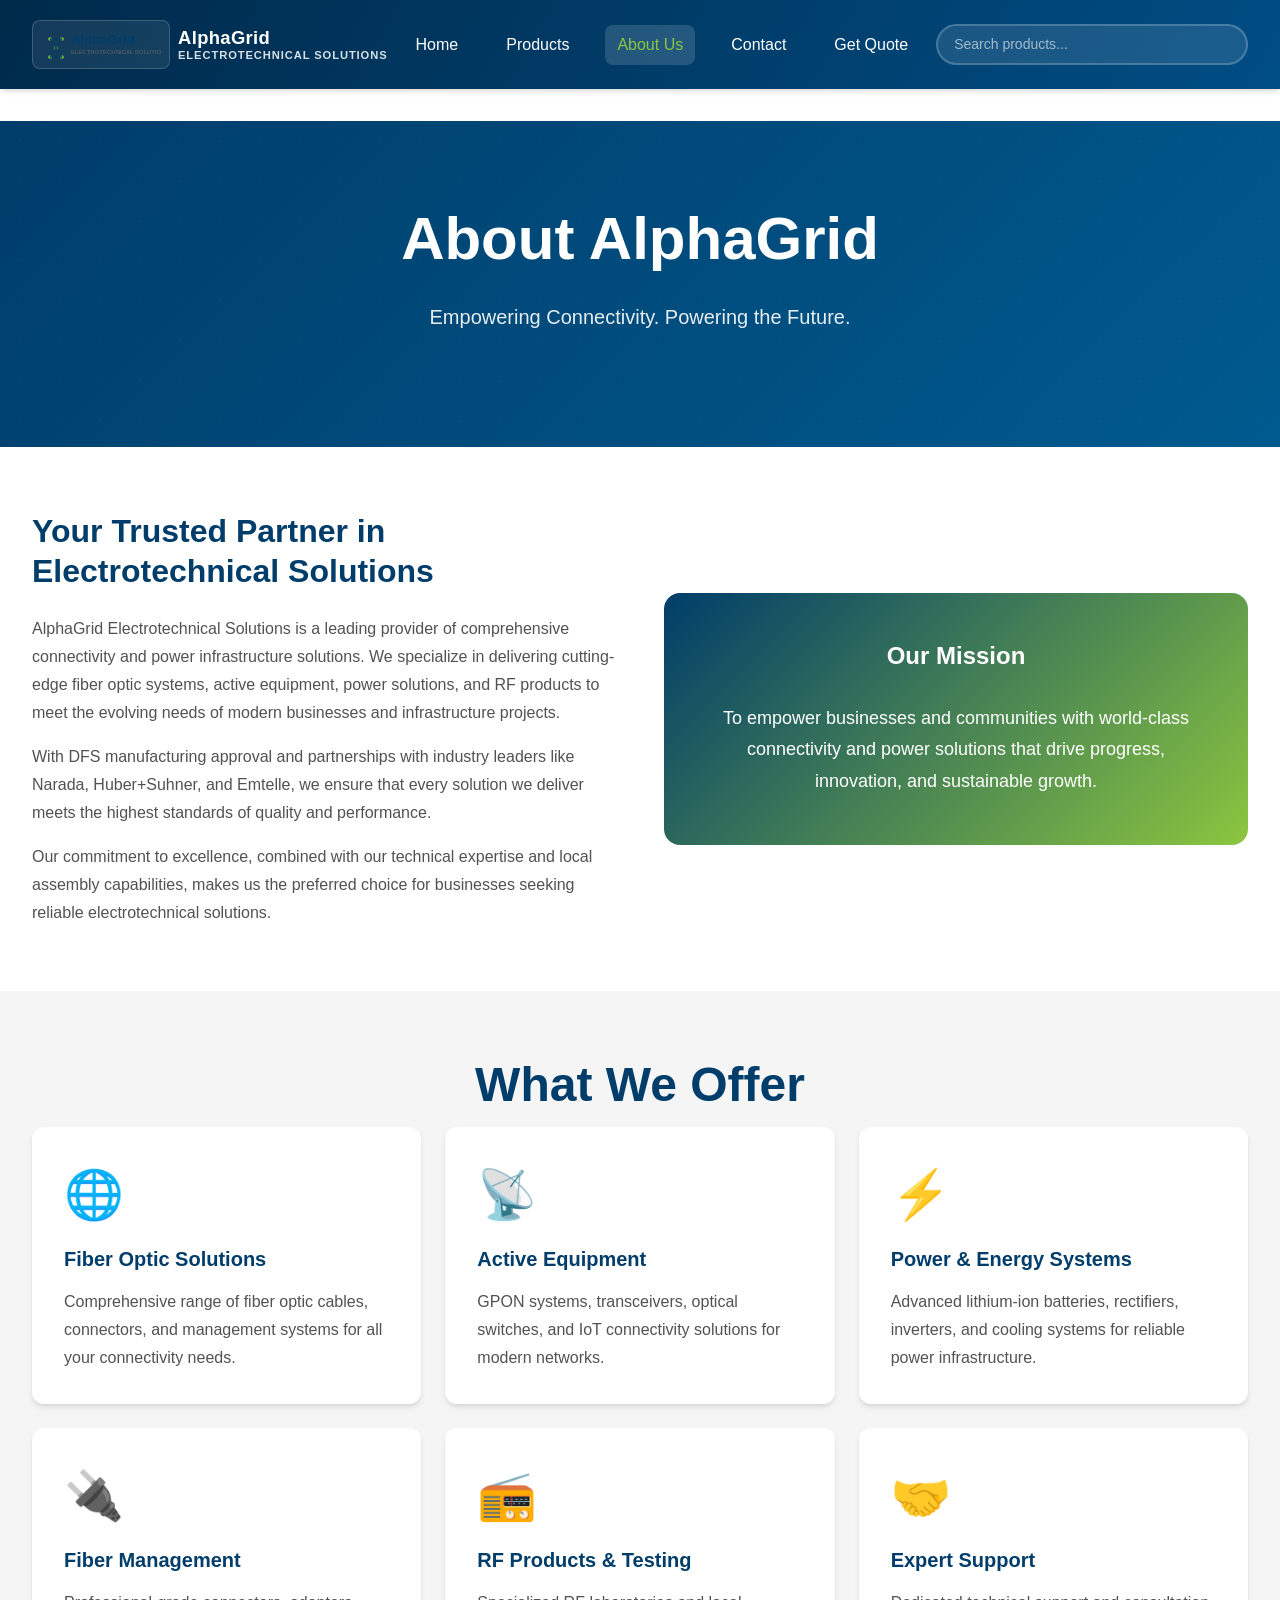
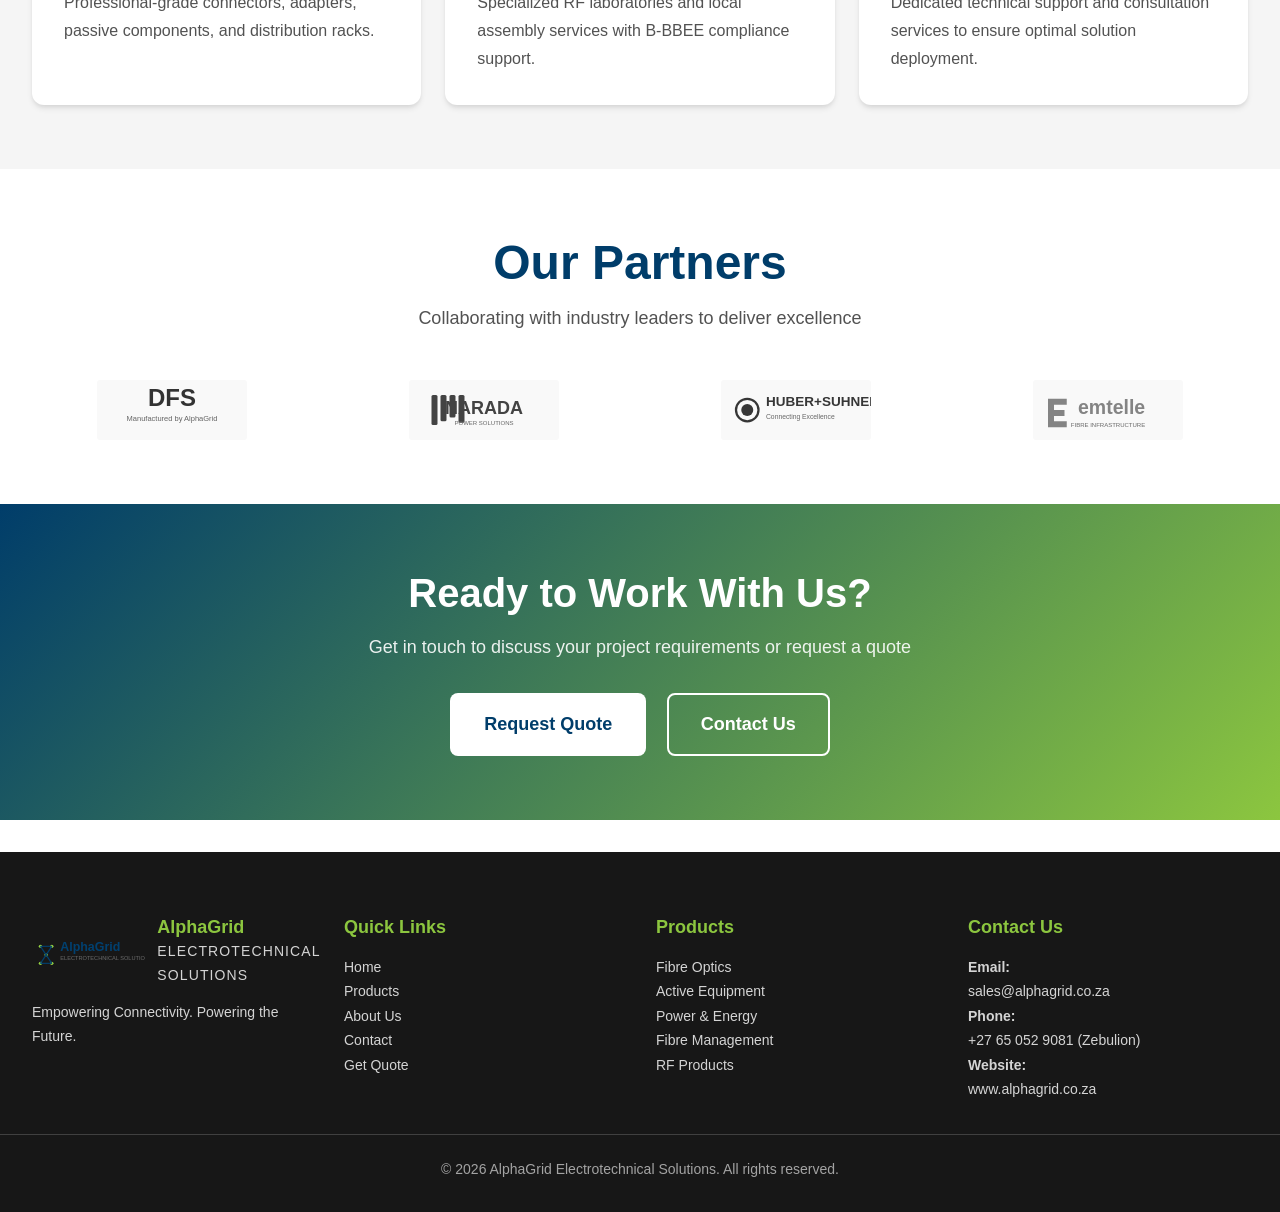
==== commit 9f144559: "load images" ====
--- a/about.html
+++ b/about.html
@@ -22,7 +22,13 @@
   <header class="header">
     <div class="container header-container">
       <a href="index.html" class="logo">
-        <img src="assets/images/logo.svg" alt="AlphaGrid Electrotechnical Solutions" width="200" height="60">
+        <span class="logo-mark">
+          <img src="assets/images/logo.svg" alt="AlphaGrid Electrotechnical Solutions" width="200" height="60">
+        </span>
+        <span class="logo-text-wrap">
+          <span class="logo-brand-name">AlphaGrid</span>
+          <span class="logo-brand-subtitle">Electrotechnical Solutions</span>
+        </span>
       </a>
       
       <!-- Desktop Navigation -->
@@ -206,9 +212,14 @@
   <footer class="footer">
     <div class="container footer-content">
       <div class="footer-section">
-        <h3>AlphaGrid</h3>
-        <p>
-          Electrotechnical Solutions<br>
+        <div class="footer-brand">
+          <img src="assets/images/logo.svg" alt="AlphaGrid" class="footer-brand-mark" width="120" height="36">
+          <div>
+            <h3>AlphaGrid</h3>
+            <p class="footer-brand-subtitle">Electrotechnical Solutions</p>
+          </div>
+        </div>
+        <p>
           Empowering Connectivity. Powering the Future.
         </p>
       </div>
--- a/assets/css/layout.css
+++ b/assets/css/layout.css
@@ -22,7 +22,7 @@
 
 /* Header */
 .header {
-  background-color: var(--color-primary);
+  background: linear-gradient(120deg, #002a4a 0%, var(--color-primary) 55%, #004d84 100%);
   color: var(--color-white);
   padding: var(--space-4) 0;
   position: sticky;
@@ -41,15 +41,52 @@
 .logo {
   display: flex;
   align-items: center;
-  gap: var(--space-3);
+  gap: var(--space-2);
   font-size: var(--text-xl);
   font-weight: var(--font-bold);
   color: var(--color-white);
+  min-width: 0;
+}
+
+.logo-mark {
+  display: inline-flex;
+  align-items: center;
+  justify-content: center;
+  background-color: rgba(255, 255, 255, 0.08);
+  border: 1px solid rgba(255, 255, 255, 0.18);
+  border-radius: var(--radius-md);
+  padding: 0.35rem 0.5rem;
 }
 
 .logo img {
-  height: 50px;
+  height: 36px;
   width: auto;
+}
+
+.logo-text-wrap {
+  display: flex;
+  flex-direction: column;
+  line-height: 1.1;
+}
+
+.logo-brand-name {
+  font-size: 1.15rem;
+  letter-spacing: 0.02em;
+  font-weight: var(--font-bold);
+  color: var(--color-white);
+}
+
+.logo-brand-subtitle {
+  font-size: 0.7rem;
+  letter-spacing: 0.08em;
+  text-transform: uppercase;
+  color: rgba(255, 255, 255, 0.85);
+}
+
+@media (max-width: 420px) {
+  .logo-brand-subtitle {
+    display: none;
+  }
 }
 
 /* Navigation */
@@ -69,12 +106,12 @@
   font-weight: var(--font-medium);
   padding: var(--space-2) var(--space-3);
   border-radius: var(--radius-md);
-  transition: background-color var(--transition-fast);
+  transition: all var(--transition-fast);
 }
 
 .nav-link:hover,
 .nav-link.active {
-  background-color: rgba(255, 255, 255, 0.1);
+  background-color: rgba(255, 255, 255, 0.14);
   color: var(--color-accent);
 }
 
@@ -227,6 +264,30 @@
   margin-bottom: var(--space-4);
 }
 
+.footer-brand {
+  display: flex;
+  align-items: center;
+  gap: var(--space-3);
+  margin-bottom: var(--space-3);
+}
+
+.footer-brand-mark {
+  height: 34px;
+  width: auto;
+  filter: brightness(1.05);
+}
+
+.footer-brand h3 {
+  margin-bottom: 0;
+}
+
+.footer-brand-subtitle {
+  color: var(--color-gray-400);
+  text-transform: uppercase;
+  letter-spacing: 0.08em;
+  font-size: 0.68rem;
+}
+
 .footer-section p,
 .footer-section a {
   color: var(--color-gray-300);
--- a/assets/css/components.css
+++ b/assets/css/components.css
@@ -89,6 +89,19 @@
   font-size: var(--text-sm);
 }
 
+.product-card-image img {
+  width: 100%;
+  height: 100%;
+  object-fit: cover;
+  object-position: center;
+  display: block;
+  transition: transform var(--transition-base);
+}
+
+.product-card:hover .product-card-image img {
+  transform: scale(1.04);
+}
+
 .product-card-content {
   padding: var(--space-5);
   flex: 1;
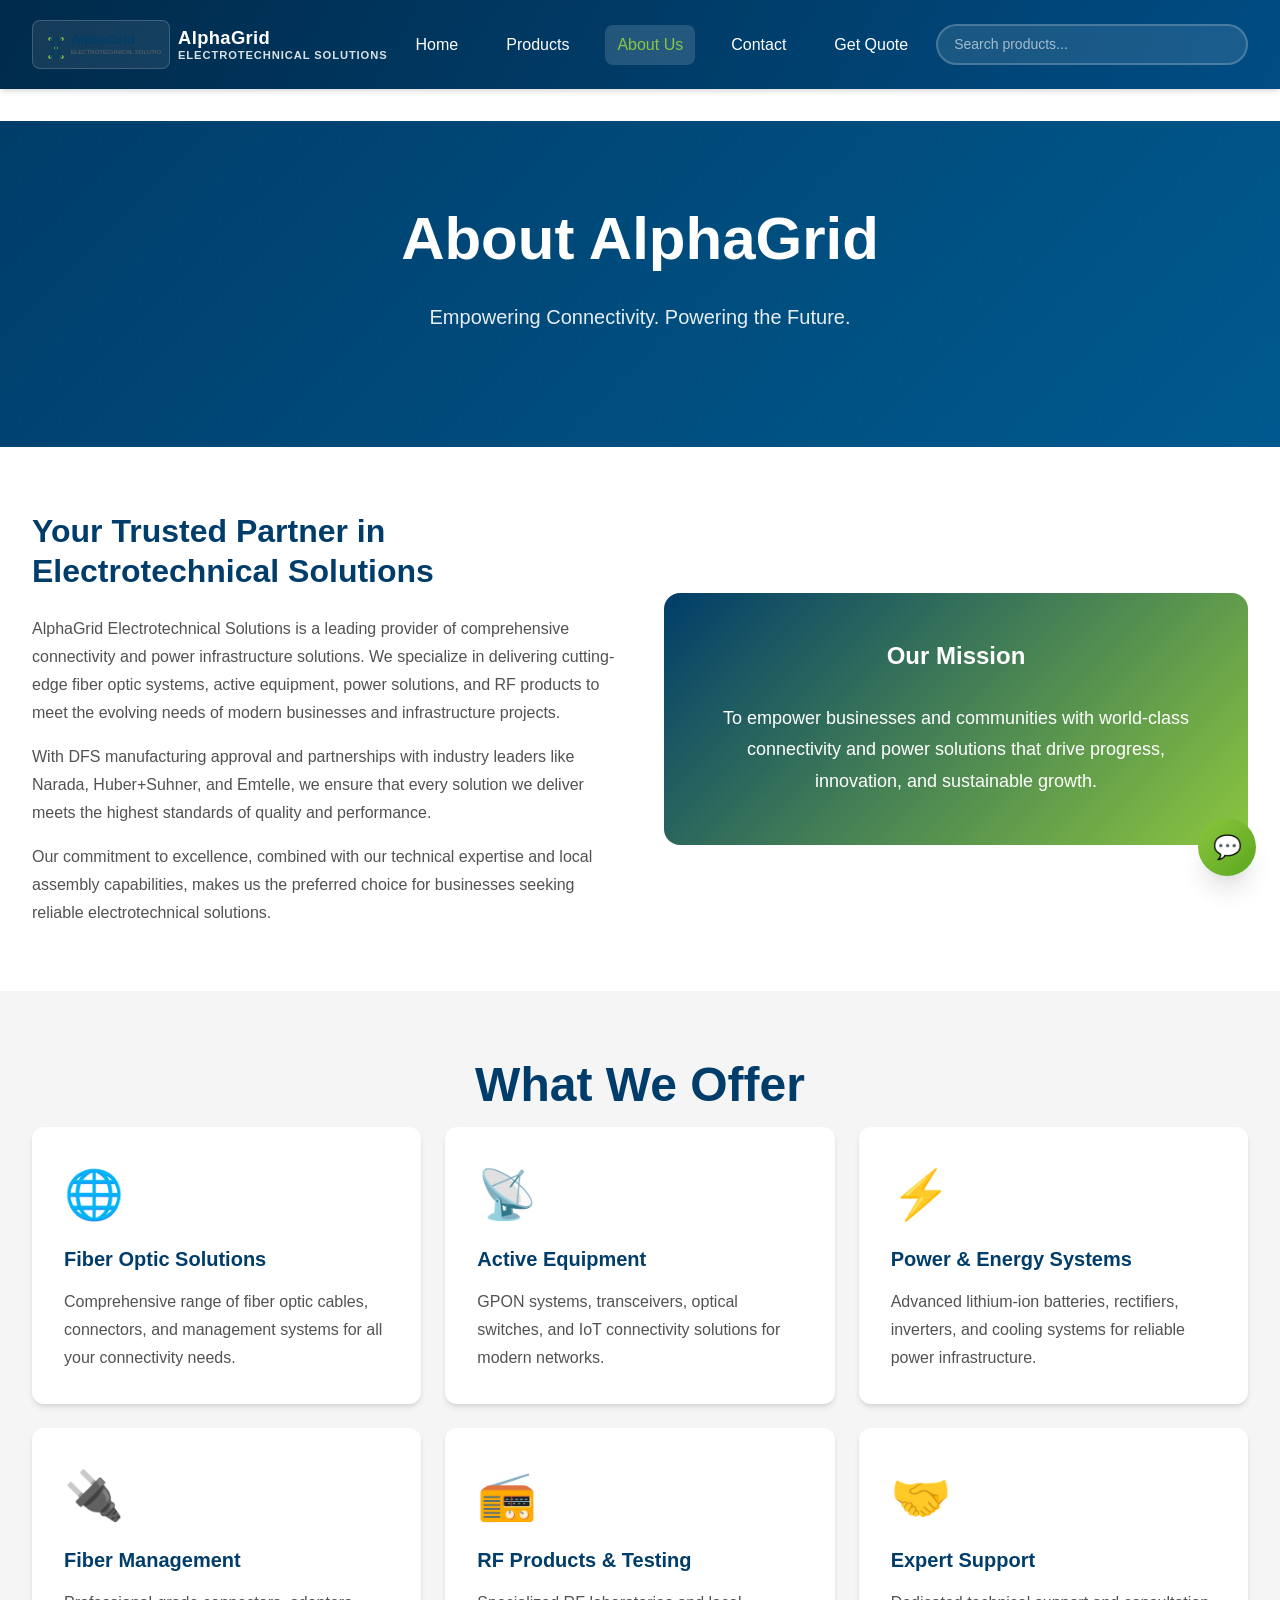
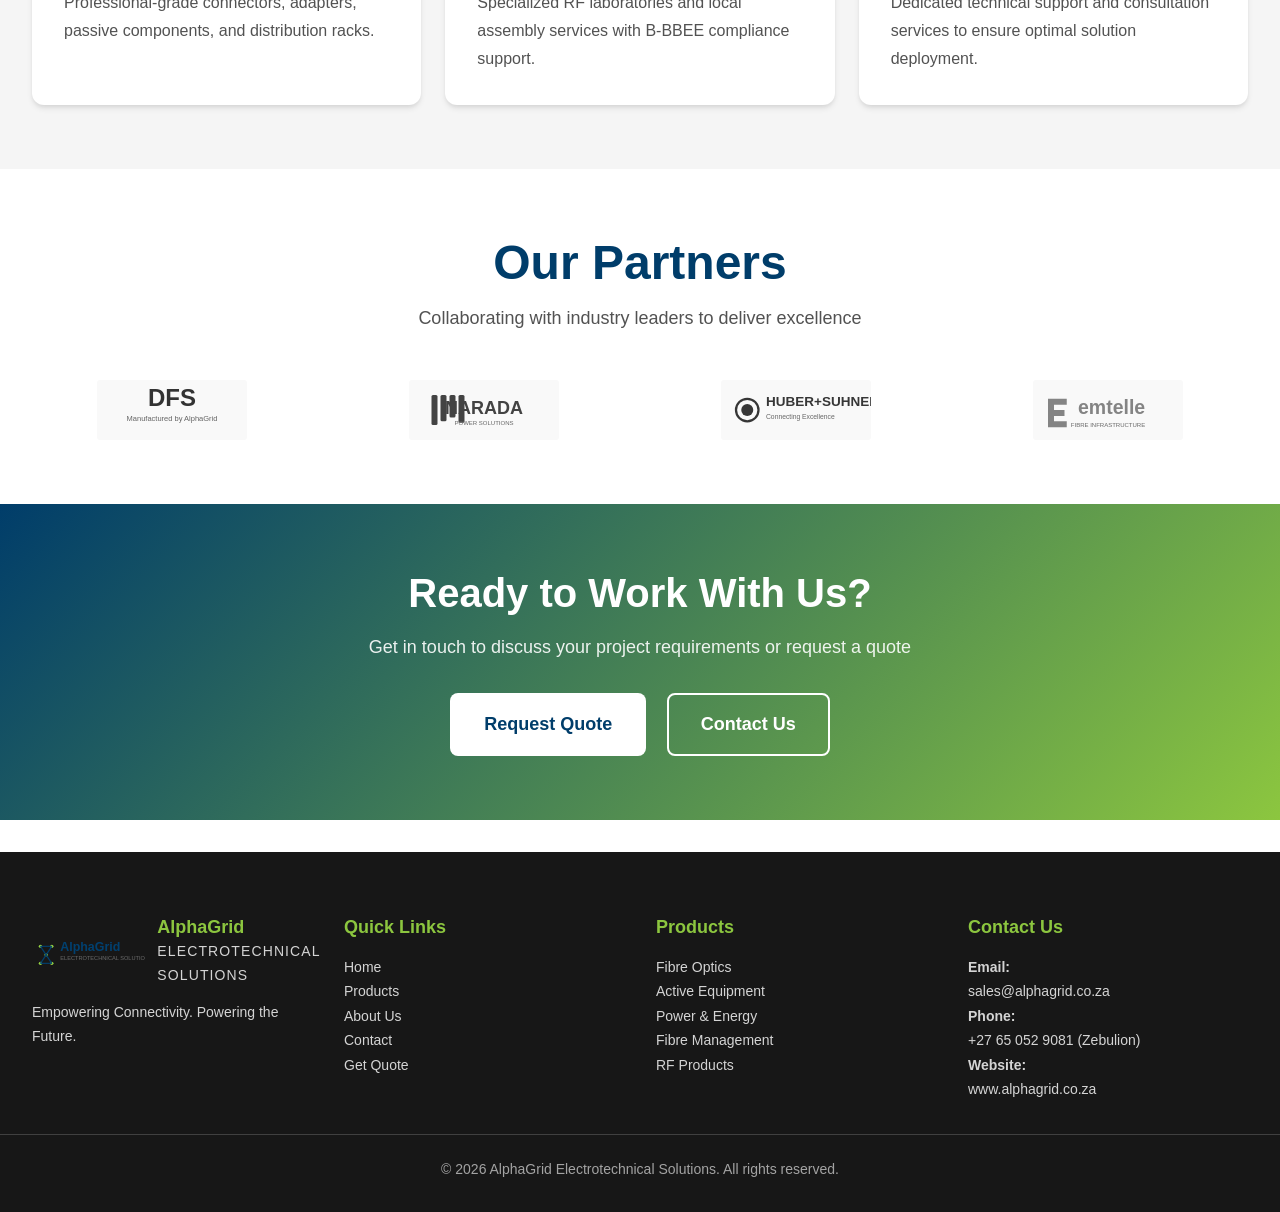
==== commit 89c0e3dd: "load images" ====
--- a/about.html
+++ b/about.html
@@ -270,5 +270,6 @@
   <script src="assets/js/animations.js"></script>
   <script src="assets/js/products.js"></script>
   <script src="assets/js/search.js"></script>
+  <script src="assets/js/chatbot.js"></script>
 </body>
 </html>
--- a/assets/css/components.css
+++ b/assets/css/components.css
@@ -231,6 +231,168 @@
   margin: 0 auto;
 }
 
+.hero-home {
+  min-height: 620px;
+  display: flex;
+  align-items: center;
+  background:
+    radial-gradient(circle at 18% 22%, rgba(140, 198, 63, 0.25) 0, rgba(140, 198, 63, 0) 38%),
+    radial-gradient(circle at 82% 78%, rgba(0, 179, 255, 0.2) 0, rgba(0, 179, 255, 0) 34%),
+    linear-gradient(132deg, rgba(0, 28, 53, 0.92) 0%, rgba(0, 61, 106, 0.9) 45%, rgba(0, 85, 140, 0.88) 100%),
+    url('../../AlphaGrid Pics/Transmission Line Components2.webp') center/cover;
+}
+
+.hero-home::after {
+  content: '';
+  position: absolute;
+  inset: 0;
+  pointer-events: none;
+  background: repeating-linear-gradient(
+    -20deg,
+    rgba(255, 255, 255, 0.02) 0 2px,
+    transparent 2px 24px
+  );
+}
+
+.hero-home .hero-content {
+  max-width: 920px;
+}
+
+.hero-home .hero-title {
+  font-size: clamp(2.2rem, 5vw, 3.8rem);
+  letter-spacing: 0.01em;
+  text-shadow: 0 8px 30px rgba(0, 0, 0, 0.4);
+}
+
+.hero-home .hero-subtitle {
+  color: #dcf5b7;
+  font-size: clamp(1.05rem, 2.3vw, 1.45rem);
+  max-width: 820px;
+}
+
+.hero-home .btn-outline {
+  border-color: rgba(255, 255, 255, 0.8);
+  color: var(--color-white);
+}
+
+.hero-home .btn-outline:hover {
+  background-color: rgba(255, 255, 255, 0.12);
+}
+
+/* Chatbot */
+.chatbot-trigger {
+  position: fixed;
+  right: var(--space-6);
+  bottom: var(--space-6);
+  width: 58px;
+  height: 58px;
+  border-radius: 50%;
+  border: none;
+  background: linear-gradient(135deg, var(--color-accent) 0%, #5ba71e 100%);
+  color: var(--color-white);
+  font-size: 1.45rem;
+  box-shadow: var(--shadow-xl);
+  cursor: pointer;
+  z-index: var(--z-fixed);
+  transition: transform var(--transition-fast), box-shadow var(--transition-fast);
+}
+
+.chatbot-trigger:hover {
+  transform: translateY(-2px);
+  box-shadow: 0 16px 30px rgba(0, 0, 0, 0.2);
+}
+
+.chatbot-panel {
+  position: fixed;
+  right: var(--space-6);
+  bottom: calc(var(--space-6) + 72px);
+  width: min(360px, calc(100vw - 2rem));
+  background: var(--color-white);
+  border-radius: var(--radius-xl);
+  box-shadow: var(--shadow-xl);
+  overflow: hidden;
+  z-index: var(--z-fixed);
+  opacity: 0;
+  transform: translateY(10px) scale(0.98);
+  pointer-events: none;
+  transition: all var(--transition-base);
+}
+
+.chatbot-panel.active {
+  opacity: 1;
+  transform: translateY(0) scale(1);
+  pointer-events: auto;
+}
+
+.chatbot-header {
+  background: linear-gradient(120deg, var(--color-primary) 0%, #005a8f 100%);
+  color: var(--color-white);
+  padding: var(--space-4) var(--space-5);
+}
+
+.chatbot-title {
+  font-size: var(--text-base);
+  font-weight: var(--font-bold);
+}
+
+.chatbot-subtitle {
+  font-size: var(--text-xs);
+  opacity: 0.9;
+  margin-top: 2px;
+}
+
+.chatbot-body {
+  padding: var(--space-4);
+  max-height: 380px;
+  overflow-y: auto;
+  background: #fbfcfe;
+}
+
+.chatbot-message {
+  margin-bottom: var(--space-3);
+  font-size: var(--text-sm);
+  line-height: 1.55;
+  color: var(--color-gray-700);
+  background: var(--color-white);
+  border-radius: var(--radius-md);
+  padding: var(--space-3);
+  border: 1px solid var(--color-gray-200);
+}
+
+.chatbot-message.bot {
+  border-left: 3px solid var(--color-accent);
+}
+
+.chatbot-quick-actions {
+  display: flex;
+  flex-wrap: wrap;
+  gap: var(--space-2);
+  padding: 0 var(--space-4) var(--space-4);
+  background: #fbfcfe;
+}
+
+.chatbot-chip {
+  border: 1px solid #c3d7ea;
+  background: #f0f6fb;
+  color: var(--color-primary);
+  border-radius: var(--radius-full);
+  padding: 0.4rem 0.7rem;
+  font-size: var(--text-xs);
+  font-weight: var(--font-medium);
+  cursor: pointer;
+}
+
+.chatbot-chip:hover {
+  background: #e1effa;
+}
+
+.chatbot-footer {
+  border-top: 1px solid var(--color-gray-200);
+  padding: var(--space-3) var(--space-4);
+  font-size: var(--text-xs);
+  color: var(--color-gray-500);
+}
+
 .hero-title {
   font-size: var(--text-4xl);
   font-weight: var(--font-bold);
--- a/assets/css/responsive.css
+++ b/assets/css/responsive.css
@@ -49,6 +49,22 @@
 
   .footer-content {
     gap: var(--space-6);
+  }
+
+  .hero-home {
+    min-height: 540px;
+    background-position: 62% center;
+  }
+
+  .chatbot-trigger {
+    right: var(--space-4);
+    bottom: var(--space-4);
+  }
+
+  .chatbot-panel {
+    right: var(--space-4);
+    bottom: calc(var(--space-4) + 70px);
+    width: min(360px, calc(100vw - 1.5rem));
   }
 }
 
